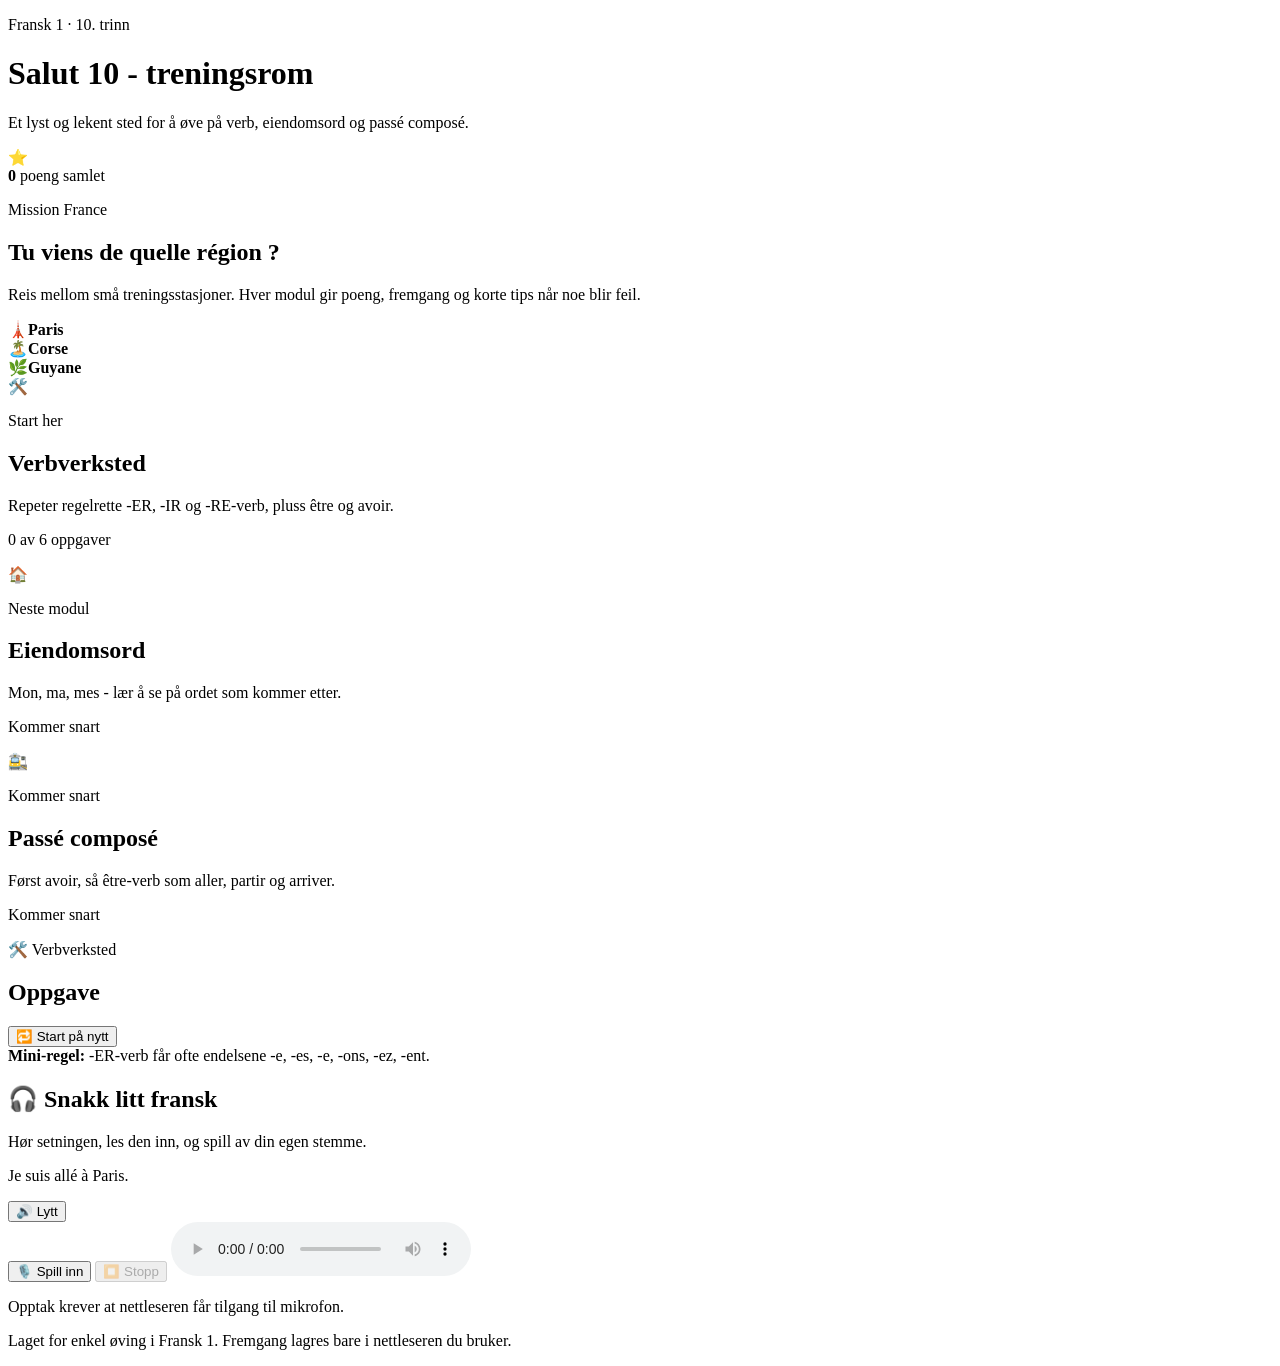
==== index.html @ d6bb969c "Add first version of Salut 10 Treningsrom" ====
<!DOCTYPE html>
<html lang="no">
<head>
  <meta charset="UTF-8" />
  <meta name="viewport" content="width=device-width, initial-scale=1.0" />
  <title>Salut 10 - treningsrom</title>
  <link rel="stylesheet" href="style.css" />
</head>
<body>
  <header class="topbar">
    <div>
      <p class="eyebrow">Fransk 1 · 10. trinn</p>
      <h1>Salut 10 - treningsrom</h1>
      <p class="lead">Et lyst og lekent sted for å øve på verb, eiendomsord og passé composé.</p>
    </div>
    <div class="score-card" aria-live="polite">
      <span class="score-icon">⭐</span>
      <div>
        <strong id="totalScore">0</strong>
        <span>poeng samlet</span>
      </div>
    </div>
  </header>

  <main>
    <section class="map-panel" aria-labelledby="mapTitle">
      <div class="map-copy">
        <p class="eyebrow">Mission France</p>
        <h2 id="mapTitle">Tu viens de quelle région ?</h2>
        <p>Reis mellom små treningsstasjoner. Hver modul gir poeng, fremgang og korte tips når noe blir feil.</p>
      </div>
      <div class="postcard-row" aria-hidden="true">
        <div class="postcard paris"><span>🗼</span><strong>Paris</strong></div>
        <div class="postcard corse"><span>🏝️</span><strong>Corse</strong></div>
        <div class="postcard guyane"><span>🌿</span><strong>Guyane</strong></div>
      </div>
    </section>

    <section class="module-grid" aria-label="Moduler">
      <article class="module-card active" data-module="verb">
        <div class="module-visual">🛠️</div>
        <div>
          <p class="tag">Start her</p>
          <h2>Verbverksted</h2>
          <p>Repeter regelrette -ER, -IR og -RE-verb, pluss être og avoir.</p>
          <div class="progress"><span id="verbProgress"></span></div>
          <p class="progress-text" id="verbProgressText">0 av 6 oppgaver</p>
        </div>
      </article>

      <article class="module-card locked" data-module="possessifs">
        <div class="module-visual">🏠</div>
        <div>
          <p class="tag">Neste modul</p>
          <h2>Eiendomsord</h2>
          <p>Mon, ma, mes - lær å se på ordet som kommer etter.</p>
          <div class="progress"><span id="possessifsProgress"></span></div>
          <p class="progress-text">Kommer snart</p>
        </div>
      </article>

      <article class="module-card locked" data-module="passe">
        <div class="module-visual">🚉</div>
        <div>
          <p class="tag">Kommer snart</p>
          <h2>Passé composé</h2>
          <p>Først avoir, så être-verb som aller, partir og arriver.</p>
          <div class="progress"><span id="passeProgress"></span></div>
          <p class="progress-text">Kommer snart</p>
        </div>
      </article>
    </section>

    <section class="workspace" aria-live="polite">
      <div class="lesson-card">
        <div class="lesson-header">
          <div>
            <p class="eyebrow">🛠️ Verbverksted</p>
            <h2 id="questionTitle">Oppgave</h2>
          </div>
          <button class="ghost-button" id="resetButton" type="button">🔁 Start på nytt</button>
        </div>

        <div class="tip-box">
          <strong>Mini-regel:</strong>
          <span id="ruleText">-ER-verb får ofte endelsene -e, -es, -e, -ons, -ez, -ent.</span>
        </div>

        <div class="question-box">
          <p id="questionText"></p>
          <div class="answer-grid" id="answerGrid"></div>
          <p class="feedback" id="feedback"></p>
        </div>
      </div>

      <aside class="side-panel">
        <h2>🎧 Snakk litt fransk</h2>
        <p>Hør setningen, les den inn, og spill av din egen stemme.</p>
        <div class="speech-card">
          <p id="speechText">Je suis allé à Paris.</p>
          <button id="listenButton" type="button">🔊 Lytt</button>
        </div>
        <div class="record-controls">
          <button id="recordButton" type="button">🎙️ Spill inn</button>
          <button id="stopButton" type="button" disabled>⏹️ Stopp</button>
          <audio id="playback" controls></audio>
        </div>
        <p class="small-note" id="recordStatus">Opptak krever at nettleseren får tilgang til mikrofon.</p>
      </aside>
    </section>
  </main>

  <footer>
    <p>Laget for enkel øving i Fransk 1. Fremgang lagres bare i nettleseren du bruker.</p>
  </footer>

  <script src="app.js"></script>
</body>
</html>
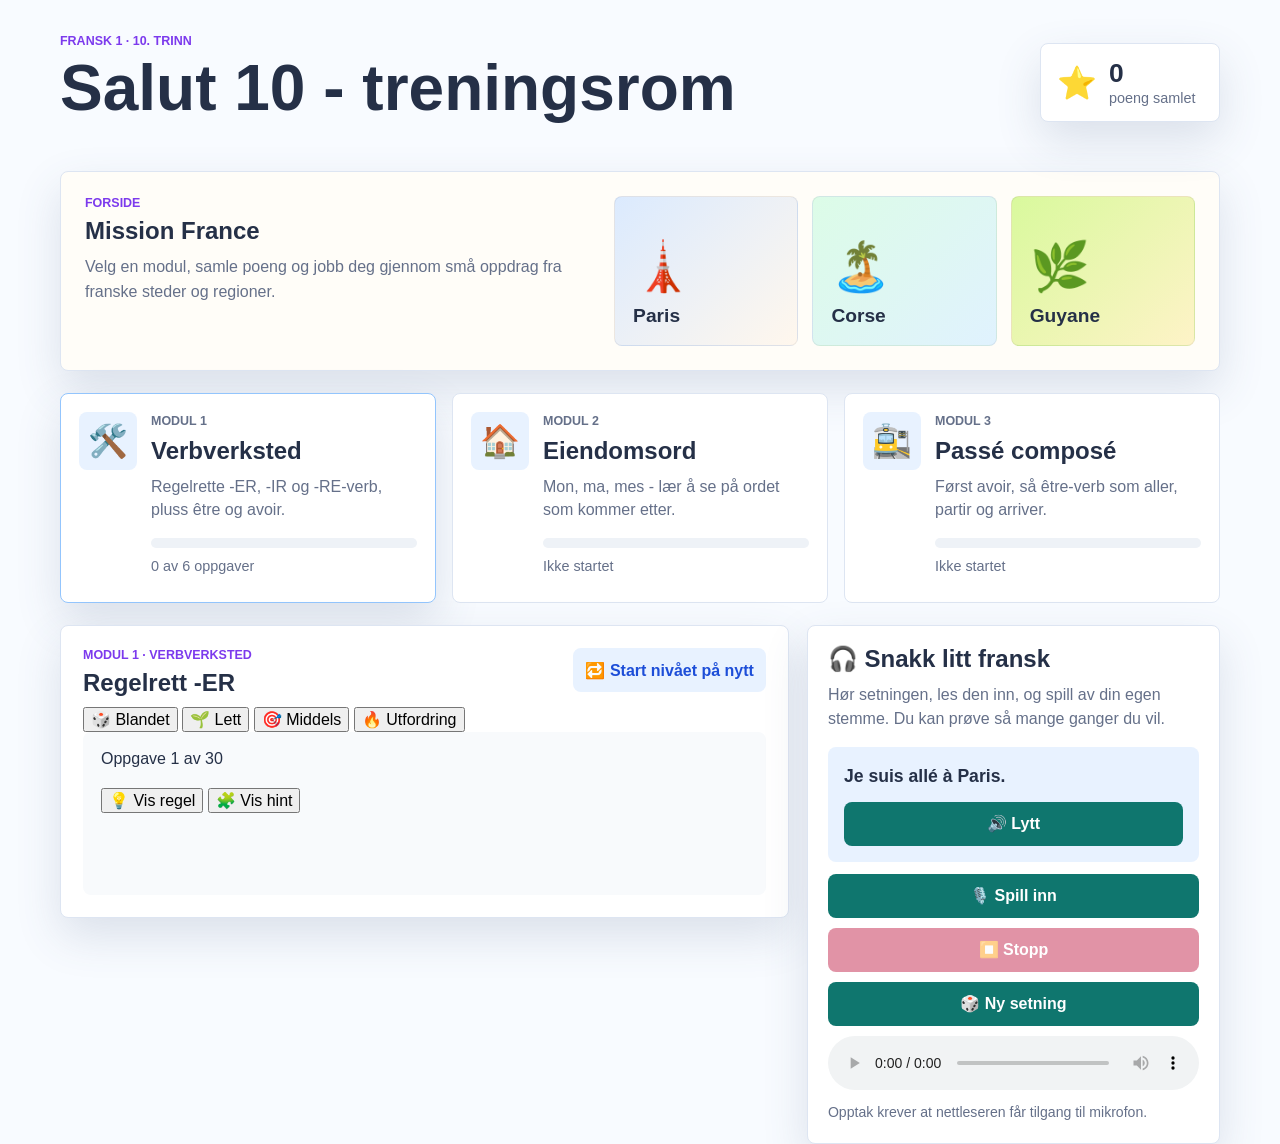
==== commit 542f5708: "Revise homepage and module labels" ====
--- a/index.html
+++ b/index.html
@@ -11,7 +11,6 @@
     <div>
       <p class="eyebrow">Fransk 1 · 10. trinn</p>
       <h1>Salut 10 - treningsrom</h1>
-      <p class="lead">Et lyst og lekent sted for å øve på verb, eiendomsord og passé composé.</p>
     </div>
     <div class="score-card" aria-live="polite">
       <span class="score-icon">⭐</span>
@@ -25,9 +24,9 @@
   <main>
     <section class="map-panel" aria-labelledby="mapTitle">
       <div class="map-copy">
-        <p class="eyebrow">Mission France</p>
-        <h2 id="mapTitle">Tu viens de quelle région ?</h2>
-        <p>Reis mellom små treningsstasjoner. Hver modul gir poeng, fremgang og korte tips når noe blir feil.</p>
+        <p class="eyebrow">Forside</p>
+        <h2 id="mapTitle">Mission France</h2>
+        <p>Velg en modul, samle poeng og jobb deg gjennom små oppdrag fra franske steder og regioner.</p>
       </div>
       <div class="postcard-row" aria-hidden="true">
         <div class="postcard paris"><span>🗼</span><strong>Paris</strong></div>
@@ -40,33 +39,33 @@
       <article class="module-card active" data-module="verb">
         <div class="module-visual">🛠️</div>
         <div>
-          <p class="tag">Start her</p>
+          <p class="tag">Modul 1</p>
           <h2>Verbverksted</h2>
-          <p>Repeter regelrette -ER, -IR og -RE-verb, pluss être og avoir.</p>
+          <p>Regelrette -ER, -IR og -RE-verb, pluss être og avoir.</p>
           <div class="progress"><span id="verbProgress"></span></div>
-          <p class="progress-text" id="verbProgressText">0 av 6 oppgaver</p>
+          <p class="progress-text" id="verbProgressText">0 av 30 oppgaver</p>
         </div>
       </article>
 
-      <article class="module-card locked" data-module="possessifs">
+      <article class="module-card future" data-module="possessifs">
         <div class="module-visual">🏠</div>
         <div>
-          <p class="tag">Neste modul</p>
+          <p class="tag">Modul 2</p>
           <h2>Eiendomsord</h2>
           <p>Mon, ma, mes - lær å se på ordet som kommer etter.</p>
           <div class="progress"><span id="possessifsProgress"></span></div>
-          <p class="progress-text">Kommer snart</p>
+          <p class="progress-text">Ikke startet</p>
         </div>
       </article>
 
-      <article class="module-card locked" data-module="passe">
+      <article class="module-card future" data-module="passe">
         <div class="module-visual">🚉</div>
         <div>
-          <p class="tag">Kommer snart</p>
+          <p class="tag">Modul 3</p>
           <h2>Passé composé</h2>
           <p>Først avoir, så être-verb som aller, partir og arriver.</p>
           <div class="progress"><span id="passeProgress"></span></div>
-          <p class="progress-text">Kommer snart</p>
+          <p class="progress-text">Ikke startet</p>
         </div>
       </article>
     </section>
@@ -75,27 +74,35 @@
       <div class="lesson-card">
         <div class="lesson-header">
           <div>
-            <p class="eyebrow">🛠️ Verbverksted</p>
+            <p class="eyebrow">Modul 1 · Verbverksted</p>
             <h2 id="questionTitle">Oppgave</h2>
           </div>
-          <button class="ghost-button" id="resetButton" type="button">🔁 Start på nytt</button>
+          <button class="ghost-button" id="resetButton" type="button">🔁 Start nivået på nytt</button>
         </div>
 
-        <div class="tip-box">
-          <strong>Mini-regel:</strong>
-          <span id="ruleText">-ER-verb får ofte endelsene -e, -es, -e, -ons, -ez, -ent.</span>
+        <div class="level-panel" aria-label="Velg vanskelighetsgrad">
+          <button class="level-button active" type="button" data-level="blandet">🎲 Blandet</button>
+          <button class="level-button" type="button" data-level="lett">🌱 Lett</button>
+          <button class="level-button" type="button" data-level="middels">🎯 Middels</button>
+          <button class="level-button" type="button" data-level="utfordring">🔥 Utfordring</button>
         </div>
 
         <div class="question-box">
+          <p class="question-count" id="questionCount">Oppgave 1 av 30</p>
           <p id="questionText"></p>
           <div class="answer-grid" id="answerGrid"></div>
+          <div class="help-row">
+            <button class="help-button" id="ruleButton" type="button">💡 Vis regel</button>
+            <button class="help-button" id="hintButton" type="button">🧩 Vis hint</button>
+          </div>
+          <p class="support-text" id="supportText"></p>
           <p class="feedback" id="feedback"></p>
         </div>
       </div>
 
       <aside class="side-panel">
         <h2>🎧 Snakk litt fransk</h2>
-        <p>Hør setningen, les den inn, og spill av din egen stemme.</p>
+        <p>Hør setningen, les den inn, og spill av din egen stemme. Du kan prøve så mange ganger du vil.</p>
         <div class="speech-card">
           <p id="speechText">Je suis allé à Paris.</p>
           <button id="listenButton" type="button">🔊 Lytt</button>
@@ -103,6 +110,7 @@
         <div class="record-controls">
           <button id="recordButton" type="button">🎙️ Spill inn</button>
           <button id="stopButton" type="button" disabled>⏹️ Stopp</button>
+          <button id="newSentenceButton" type="button">🎲 Ny setning</button>
           <audio id="playback" controls></audio>
         </div>
         <p class="small-note" id="recordStatus">Opptak krever at nettleseren får tilgang til mikrofon.</p>
@@ -110,10 +118,6 @@
     </section>
   </main>
 
-  <footer>
-    <p>Laget for enkel øving i Fransk 1. Fremgang lagres bare i nettleseren du bruker.</p>
-  </footer>
-
   <script src="app.js"></script>
 </body>
 </html>
--- a/style.css
+++ b/style.css
@@ -0,0 +1,430 @@
+:root {
+  color-scheme: light;
+  --ink: #253047;
+  --muted: #657089;
+  --paper: #fffdf8;
+  --soft-blue: #e8f2ff;
+  --soft-green: #e8f7ef;
+  --soft-rose: #fff0f2;
+  --soft-yellow: #fff6d8;
+  --line: #dde5f2;
+  --primary: #2563eb;
+  --primary-dark: #1d4ed8;
+  --success: #15803d;
+  --error: #b91c1c;
+  --shadow: 0 18px 45px rgba(70, 89, 126, 0.16);
+}
+
+* {
+  box-sizing: border-box;
+}
+
+body {
+  margin: 0;
+  min-height: 100vh;
+  font-family: Arial, Helvetica, sans-serif;
+  color: var(--ink);
+  background: #f8fbff;
+}
+
+button {
+  font: inherit;
+}
+
+.topbar,
+main,
+footer {
+  width: min(1160px, calc(100% - 32px));
+  margin: 0 auto;
+}
+
+.topbar {
+  display: flex;
+  justify-content: space-between;
+  gap: 24px;
+  align-items: center;
+  padding: 34px 0 18px;
+}
+
+.eyebrow,
+.tag {
+  margin: 0 0 8px;
+  color: #7c3aed;
+  font-size: 0.78rem;
+  font-weight: 700;
+  letter-spacing: 0;
+  text-transform: uppercase;
+}
+
+h1,
+h2,
+p {
+  margin-top: 0;
+}
+
+h1 {
+  margin-bottom: 10px;
+  font-size: clamp(2rem, 6vw, 4rem);
+  line-height: 1.02;
+}
+
+h2 {
+  margin-bottom: 10px;
+  line-height: 1.12;
+}
+
+.lead {
+  max-width: 640px;
+  color: var(--muted);
+  font-size: 1.1rem;
+  line-height: 1.55;
+}
+
+.score-card {
+  display: flex;
+  align-items: center;
+  gap: 12px;
+  min-width: 180px;
+  padding: 14px 16px;
+  border: 1px solid var(--line);
+  border-radius: 8px;
+  background: white;
+  box-shadow: var(--shadow);
+}
+
+.score-card strong {
+  display: block;
+  font-size: 1.65rem;
+}
+
+.score-card span:last-child {
+  color: var(--muted);
+  font-size: 0.9rem;
+}
+
+.score-icon {
+  font-size: 2rem;
+}
+
+.map-panel {
+  display: grid;
+  grid-template-columns: 1fr 1.15fr;
+  gap: 24px;
+  align-items: stretch;
+  margin: 22px 0;
+  padding: 24px;
+  border: 1px solid var(--line);
+  border-radius: 8px;
+  background: var(--paper);
+  box-shadow: var(--shadow);
+}
+
+.map-copy p:last-child {
+  margin-bottom: 0;
+  color: var(--muted);
+  line-height: 1.55;
+}
+
+.postcard-row {
+  display: grid;
+  grid-template-columns: repeat(3, minmax(0, 1fr));
+  gap: 14px;
+}
+
+.postcard {
+  min-height: 150px;
+  display: flex;
+  flex-direction: column;
+  justify-content: end;
+  gap: 10px;
+  padding: 18px;
+  border-radius: 8px;
+  border: 1px solid rgba(37, 48, 71, 0.08);
+  overflow: hidden;
+}
+
+.postcard span {
+  font-size: 3rem;
+}
+
+.postcard strong {
+  font-size: 1.2rem;
+}
+
+.paris {
+  background: linear-gradient(135deg, #dbeafe, #fff7ed);
+}
+
+.corse {
+  background: linear-gradient(135deg, #dcfce7, #e0f2fe);
+}
+
+.guyane {
+  background: linear-gradient(135deg, #d9f99d, #fef3c7);
+}
+
+.module-grid {
+  display: grid;
+  grid-template-columns: repeat(3, minmax(0, 1fr));
+  gap: 16px;
+  margin-bottom: 22px;
+}
+
+.module-card {
+  display: grid;
+  grid-template-columns: auto 1fr;
+  gap: 14px;
+  min-height: 210px;
+  padding: 18px;
+  border: 1px solid var(--line);
+  border-radius: 8px;
+  background: white;
+}
+
+.module-card.active {
+  border-color: #93c5fd;
+  box-shadow: var(--shadow);
+}
+
+.module-card.locked {
+  opacity: 0.78;
+}
+
+.module-card p {
+  color: var(--muted);
+  line-height: 1.45;
+}
+
+.module-visual {
+  width: 58px;
+  height: 58px;
+  display: grid;
+  place-items: center;
+  border-radius: 8px;
+  background: var(--soft-blue);
+  font-size: 2rem;
+}
+
+.progress {
+  width: 100%;
+  height: 10px;
+  overflow: hidden;
+  border-radius: 999px;
+  background: #eef2f7;
+}
+
+.progress span {
+  display: block;
+  width: 0%;
+  height: 100%;
+  border-radius: inherit;
+  background: #22c55e;
+  transition: width 0.25s ease;
+}
+
+.progress-text {
+  margin: 8px 0 0;
+  font-size: 0.9rem;
+}
+
+.workspace {
+  display: grid;
+  grid-template-columns: minmax(0, 1.5fr) minmax(280px, 0.85fr);
+  gap: 18px;
+  align-items: start;
+}
+
+.lesson-card,
+.side-panel {
+  border: 1px solid var(--line);
+  border-radius: 8px;
+  background: white;
+  box-shadow: var(--shadow);
+}
+
+.lesson-card {
+  padding: 22px;
+}
+
+.lesson-header {
+  display: flex;
+  justify-content: space-between;
+  gap: 16px;
+  align-items: start;
+}
+
+.ghost-button,
+.answer-grid button,
+.speech-card button,
+.record-controls button {
+  min-height: 44px;
+  border: 0;
+  border-radius: 8px;
+  cursor: pointer;
+  font-weight: 700;
+}
+
+.ghost-button {
+  padding: 10px 12px;
+  color: var(--primary-dark);
+  background: var(--soft-blue);
+}
+
+.tip-box {
+  margin: 8px 0 18px;
+  padding: 14px;
+  border-radius: 8px;
+  background: var(--soft-yellow);
+  line-height: 1.5;
+}
+
+.question-box {
+  padding: 18px;
+  border-radius: 8px;
+  background: #f8fafc;
+}
+
+#questionText {
+  font-size: 1.25rem;
+  font-weight: 700;
+  line-height: 1.45;
+}
+
+.answer-grid {
+  display: grid;
+  grid-template-columns: repeat(2, minmax(0, 1fr));
+  gap: 12px;
+}
+
+.answer-grid button {
+  padding: 14px;
+  color: white;
+  background: var(--primary);
+}
+
+.answer-grid button:hover,
+.answer-grid button:focus-visible {
+  background: var(--primary-dark);
+}
+
+.feedback {
+  min-height: 48px;
+  margin: 16px 0 0;
+  padding: 12px;
+  border-radius: 8px;
+  font-weight: 700;
+  line-height: 1.45;
+}
+
+.feedback.correct {
+  color: var(--success);
+  background: var(--soft-green);
+}
+
+.feedback.wrong {
+  color: var(--error);
+  background: var(--soft-rose);
+}
+
+.side-panel {
+  padding: 20px;
+}
+
+.side-panel p {
+  color: var(--muted);
+  line-height: 1.5;
+}
+
+.speech-card {
+  padding: 16px;
+  border-radius: 8px;
+  background: var(--soft-blue);
+}
+
+#speechText {
+  margin-bottom: 12px;
+  color: var(--ink);
+  font-size: 1.1rem;
+  font-weight: 700;
+}
+
+.speech-card button,
+.record-controls button {
+  width: 100%;
+  padding: 12px;
+  color: white;
+  background: #0f766e;
+}
+
+.record-controls {
+  display: grid;
+  gap: 10px;
+  margin-top: 12px;
+}
+
+.record-controls button:nth-child(2) {
+  background: #be123c;
+}
+
+button:disabled {
+  cursor: not-allowed;
+  opacity: 0.45;
+}
+
+audio {
+  width: 100%;
+}
+
+.small-note {
+  margin: 12px 0 0;
+  font-size: 0.88rem;
+}
+
+footer {
+  padding: 28px 0 36px;
+  color: var(--muted);
+  font-size: 0.95rem;
+}
+
+@media (max-width: 880px) {
+  .topbar,
+  .map-panel,
+  .workspace {
+    grid-template-columns: 1fr;
+  }
+
+  .topbar {
+    display: grid;
+  }
+
+  .module-grid {
+    grid-template-columns: 1fr;
+  }
+}
+
+@media (max-width: 620px) {
+  .topbar,
+  main,
+  footer {
+    width: min(100% - 20px, 1160px);
+  }
+
+  .map-panel,
+  .lesson-card,
+  .side-panel {
+    padding: 16px;
+  }
+
+  .postcard-row,
+  .answer-grid {
+    grid-template-columns: 1fr;
+  }
+
+  .lesson-header {
+    display: grid;
+  }
+
+  .score-card {
+    min-width: 0;
+  }
+}
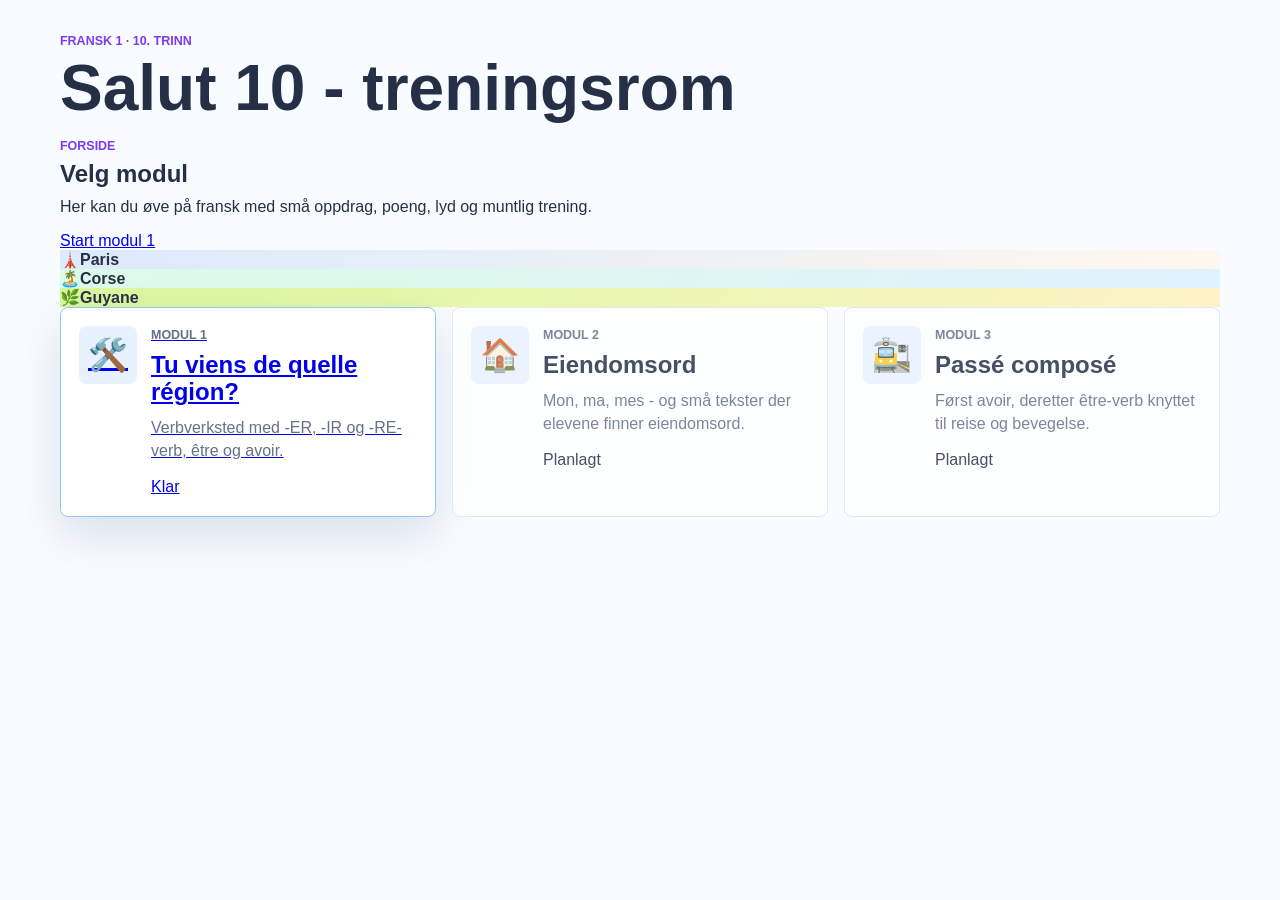
==== commit f85df90f: "Create landing page with module entry" ====
--- a/index.html
+++ b/index.html
@@ -7,117 +7,59 @@
   <link rel="stylesheet" href="style.css" />
 </head>
 <body>
-  <header class="topbar">
+  <header class="topbar home-topbar">
     <div>
       <p class="eyebrow">Fransk 1 · 10. trinn</p>
       <h1>Salut 10 - treningsrom</h1>
     </div>
-    <div class="score-card" aria-live="polite">
-      <span class="score-icon">⭐</span>
-      <div>
-        <strong id="totalScore">0</strong>
-        <span>poeng samlet</span>
-      </div>
-    </div>
   </header>
 
   <main>
-    <section class="map-panel" aria-labelledby="mapTitle">
-      <div class="map-copy">
+    <section class="home-hero" aria-labelledby="homeTitle">
+      <div class="home-copy">
         <p class="eyebrow">Forside</p>
-        <h2 id="mapTitle">Mission France</h2>
-        <p>Velg en modul, samle poeng og jobb deg gjennom små oppdrag fra franske steder og regioner.</p>
+        <h2 id="homeTitle">Velg modul</h2>
+        <p>Her kan du øve på fransk med små oppdrag, poeng, lyd og muntlig trening.</p>
+        <a class="primary-link" href="module1.html">Start modul 1</a>
       </div>
-      <div class="postcard-row" aria-hidden="true">
-        <div class="postcard paris"><span>🗼</span><strong>Paris</strong></div>
-        <div class="postcard corse"><span>🏝️</span><strong>Corse</strong></div>
-        <div class="postcard guyane"><span>🌿</span><strong>Guyane</strong></div>
+      <div class="travel-board" aria-hidden="true">
+        <div class="travel-card paris"><span>🗼</span><strong>Paris</strong></div>
+        <div class="travel-card corse"><span>🏝️</span><strong>Corse</strong></div>
+        <div class="travel-card guyane"><span>🌿</span><strong>Guyane</strong></div>
       </div>
     </section>
 
     <section class="module-grid" aria-label="Moduler">
-      <article class="module-card active" data-module="verb">
+      <a class="module-card module-link active" href="module1.html">
         <div class="module-visual">🛠️</div>
         <div>
           <p class="tag">Modul 1</p>
-          <h2>Verbverksted</h2>
-          <p>Regelrette -ER, -IR og -RE-verb, pluss être og avoir.</p>
-          <div class="progress"><span id="verbProgress"></span></div>
-          <p class="progress-text" id="verbProgressText">0 av 30 oppgaver</p>
+          <h2>Tu viens de quelle région?</h2>
+          <p>Verbverksted med -ER, -IR og -RE-verb, être og avoir.</p>
+          <span class="module-status ready">Klar</span>
         </div>
-      </article>
+      </a>
 
-      <article class="module-card future" data-module="possessifs">
+      <article class="module-card future" aria-disabled="true">
         <div class="module-visual">🏠</div>
         <div>
           <p class="tag">Modul 2</p>
           <h2>Eiendomsord</h2>
-          <p>Mon, ma, mes - lær å se på ordet som kommer etter.</p>
-          <div class="progress"><span id="possessifsProgress"></span></div>
-          <p class="progress-text">Ikke startet</p>
+          <p>Mon, ma, mes - og små tekster der elevene finner eiendomsord.</p>
+          <span class="module-status planned">Planlagt</span>
         </div>
       </article>
 
-      <article class="module-card future" data-module="passe">
+      <article class="module-card future" aria-disabled="true">
         <div class="module-visual">🚉</div>
         <div>
           <p class="tag">Modul 3</p>
           <h2>Passé composé</h2>
-          <p>Først avoir, så être-verb som aller, partir og arriver.</p>
-          <div class="progress"><span id="passeProgress"></span></div>
-          <p class="progress-text">Ikke startet</p>
+          <p>Først avoir, deretter être-verb knyttet til reise og bevegelse.</p>
+          <span class="module-status planned">Planlagt</span>
         </div>
       </article>
     </section>
-
-    <section class="workspace" aria-live="polite">
-      <div class="lesson-card">
-        <div class="lesson-header">
-          <div>
-            <p class="eyebrow">Modul 1 · Verbverksted</p>
-            <h2 id="questionTitle">Oppgave</h2>
-          </div>
-          <button class="ghost-button" id="resetButton" type="button">🔁 Start nivået på nytt</button>
-        </div>
-
-        <div class="level-panel" aria-label="Velg vanskelighetsgrad">
-          <button class="level-button active" type="button" data-level="blandet">🎲 Blandet</button>
-          <button class="level-button" type="button" data-level="lett">🌱 Lett</button>
-          <button class="level-button" type="button" data-level="middels">🎯 Middels</button>
-          <button class="level-button" type="button" data-level="utfordring">🔥 Utfordring</button>
-        </div>
-
-        <div class="question-box">
-          <p class="question-count" id="questionCount">Oppgave 1 av 30</p>
-          <p id="questionText"></p>
-          <div class="answer-grid" id="answerGrid"></div>
-          <div class="help-row">
-            <button class="help-button" id="ruleButton" type="button">💡 Vis regel</button>
-            <button class="help-button" id="hintButton" type="button">🧩 Vis hint</button>
-          </div>
-          <p class="support-text" id="supportText"></p>
-          <p class="feedback" id="feedback"></p>
-        </div>
-      </div>
-
-      <aside class="side-panel">
-        <h2>🎧 Snakk litt fransk</h2>
-        <p>Hør setningen, les den inn, og spill av din egen stemme. Du kan prøve så mange ganger du vil.</p>
-        <div class="speech-card">
-          <p id="speechText">Je suis allé à Paris.</p>
-          <button id="listenButton" type="button">🔊 Lytt</button>
-        </div>
-        <div class="record-controls">
-          <button id="recordButton" type="button">🎙️ Spill inn</button>
-          <button id="stopButton" type="button" disabled>⏹️ Stopp</button>
-          <button id="newSentenceButton" type="button">🎲 Ny setning</button>
-          <audio id="playback" controls></audio>
-        </div>
-        <p class="small-note" id="recordStatus">Opptak krever at nettleseren får tilgang til mikrofon.</p>
-      </aside>
-    </section>
   </main>
-
-  <script src="app.js"></script>
 </body>
 </html>
--- a/style.css
+++ b/style.css
@@ -32,8 +32,7 @@
 }
 
 .topbar,
-main,
-footer {
+main {
   width: min(1160px, calc(100% - 32px));
   margin: 0 auto;
 }
@@ -63,7 +62,7 @@
 }
 
 h1 {
-  margin-bottom: 10px;
+  margin-bottom: 0;
   font-size: clamp(2rem, 6vw, 4rem);
   line-height: 1.02;
 }
@@ -71,13 +70,6 @@
 h2 {
   margin-bottom: 10px;
   line-height: 1.12;
-}
-
-.lead {
-  max-width: 640px;
-  color: var(--muted);
-  font-size: 1.1rem;
-  line-height: 1.55;
 }
 
 .score-card {
@@ -186,8 +178,8 @@
   box-shadow: var(--shadow);
 }
 
-.module-card.locked {
-  opacity: 0.78;
+.module-card.future {
+  opacity: 0.84;
 }
 
 .module-card p {
@@ -232,6 +224,7 @@
   grid-template-columns: minmax(0, 1.5fr) minmax(280px, 0.85fr);
   gap: 18px;
   align-items: start;
+  padding-bottom: 36px;
 }
 
 .lesson-card,
@@ -256,7 +249,9 @@
 .ghost-button,
 .answer-grid button,
 .speech-card button,
-.record-controls button {
+.record-controls button,
+.level-button,
+.help-button {
   min-height: 44px;
   border: 0;
   border-radius: 8px;
@@ -264,24 +259,42 @@
   font-weight: 700;
 }
 
-.ghost-button {
+.ghost-button,
+.help-button {
   padding: 10px 12px;
   color: var(--primary-dark);
   background: var(--soft-blue);
 }
 
-.tip-box {
-  margin: 8px 0 18px;
-  padding: 14px;
-  border-radius: 8px;
-  background: var(--soft-yellow);
-  line-height: 1.5;
+.level-panel {
+  display: grid;
+  grid-template-columns: repeat(4, minmax(0, 1fr));
+  gap: 10px;
+  margin: 8px 0 16px;
+}
+
+.level-button {
+  padding: 10px;
+  color: #334155;
+  background: #eef2f7;
+}
+
+.level-button.active {
+  color: white;
+  background: var(--primary);
 }
 
 .question-box {
   padding: 18px;
   border-radius: 8px;
   background: #f8fafc;
+}
+
+.question-count {
+  margin-bottom: 8px;
+  color: var(--muted);
+  font-size: 0.92rem;
+  font-weight: 700;
 }
 
 #questionText {
@@ -307,6 +320,27 @@
   background: var(--primary-dark);
 }
 
+.help-row {
+  display: flex;
+  flex-wrap: wrap;
+  gap: 10px;
+  margin-top: 14px;
+}
+
+.support-text {
+  min-height: 0;
+  margin: 12px 0 0;
+  padding: 0;
+  color: #7c2d12;
+  line-height: 1.45;
+}
+
+.support-text.visible {
+  padding: 12px;
+  border-radius: 8px;
+  background: var(--soft-yellow);
+}
+
 .feedback {
   min-height: 48px;
   margin: 16px 0 0;
@@ -314,6 +348,11 @@
   border-radius: 8px;
   font-weight: 700;
   line-height: 1.45;
+}
+
+.feedback:empty {
+  padding: 0;
+  min-height: 0;
 }
 
 .feedback.correct {
@@ -366,6 +405,11 @@
   background: #be123c;
 }
 
+.record-controls button:nth-child(3) {
+  color: var(--primary-dark);
+  background: var(--soft-blue);
+}
+
 button:disabled {
   cursor: not-allowed;
   opacity: 0.45;
@@ -378,12 +422,6 @@
 .small-note {
   margin: 12px 0 0;
   font-size: 0.88rem;
-}
-
-footer {
-  padding: 28px 0 36px;
-  color: var(--muted);
-  font-size: 0.95rem;
 }
 
 @media (max-width: 880px) {
@@ -400,12 +438,15 @@
   .module-grid {
     grid-template-columns: 1fr;
   }
+
+  .level-panel {
+    grid-template-columns: repeat(2, minmax(0, 1fr));
+  }
 }
 
 @media (max-width: 620px) {
   .topbar,
-  main,
-  footer {
+  main {
     width: min(100% - 20px, 1160px);
   }
 
@@ -416,7 +457,8 @@
   }
 
   .postcard-row,
-  .answer-grid {
+  .answer-grid,
+  .level-panel {
     grid-template-columns: 1fr;
   }
 
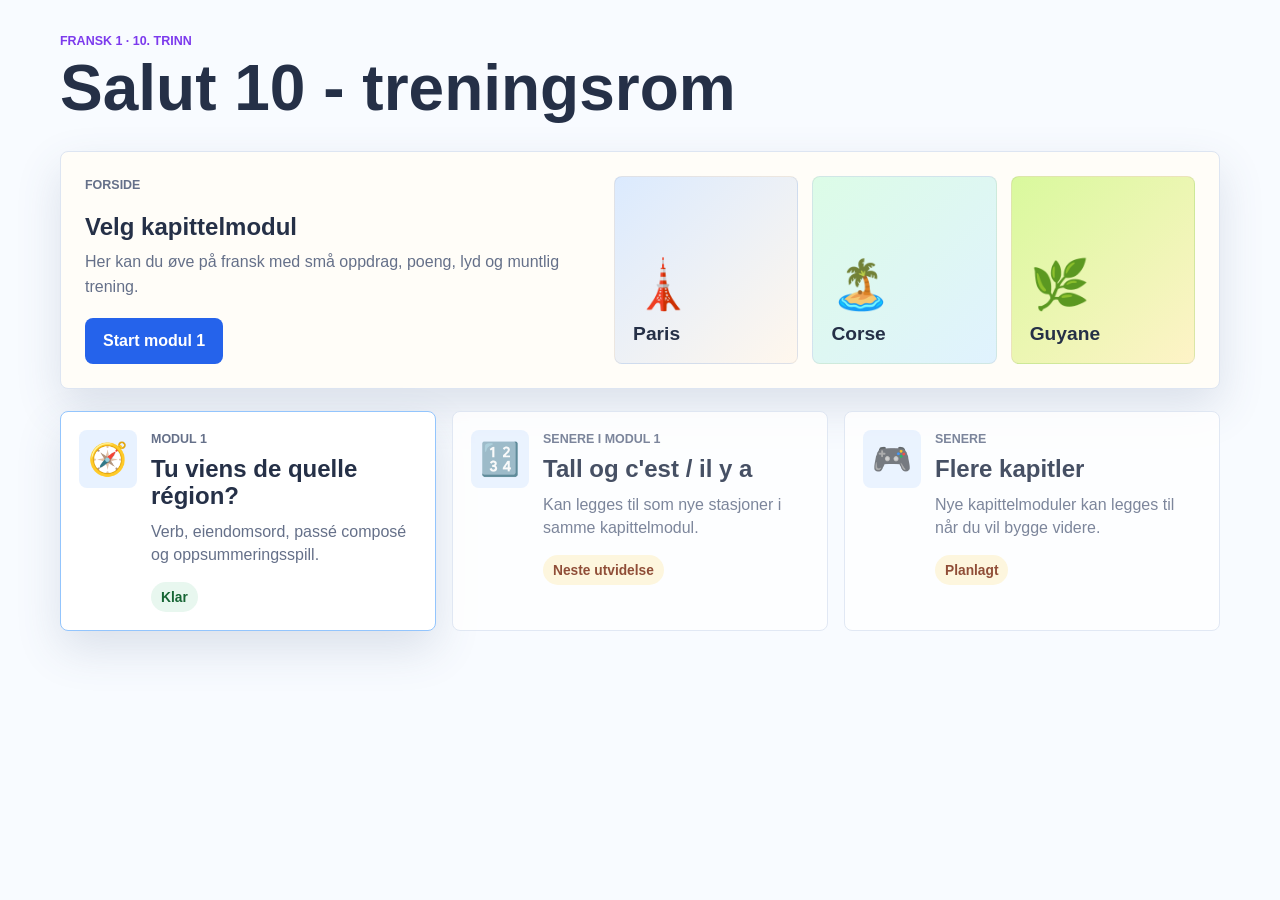
==== commit d6083298: "Show module 1 as full chapter module" ====
--- a/index.html
+++ b/index.html
@@ -18,7 +18,7 @@
     <section class="home-hero" aria-labelledby="homeTitle">
       <div class="home-copy">
         <p class="eyebrow">Forside</p>
-        <h2 id="homeTitle">Velg modul</h2>
+        <h2 id="homeTitle">Velg kapittelmodul</h2>
         <p>Her kan du øve på fransk med små oppdrag, poeng, lyd og muntlig trening.</p>
         <a class="primary-link" href="module1.html">Start modul 1</a>
       </div>
@@ -31,31 +31,31 @@
 
     <section class="module-grid" aria-label="Moduler">
       <a class="module-card module-link active" href="module1.html">
-        <div class="module-visual">🛠️</div>
+        <div class="module-visual">🧭</div>
         <div>
           <p class="tag">Modul 1</p>
           <h2>Tu viens de quelle région?</h2>
-          <p>Verbverksted med -ER, -IR og -RE-verb, être og avoir.</p>
+          <p>Verb, eiendomsord, passé composé og oppsummeringsspill.</p>
           <span class="module-status ready">Klar</span>
         </div>
       </a>
 
       <article class="module-card future" aria-disabled="true">
-        <div class="module-visual">🏠</div>
+        <div class="module-visual">🔢</div>
         <div>
-          <p class="tag">Modul 2</p>
-          <h2>Eiendomsord</h2>
-          <p>Mon, ma, mes - og små tekster der elevene finner eiendomsord.</p>
-          <span class="module-status planned">Planlagt</span>
+          <p class="tag">Senere i modul 1</p>
+          <h2>Tall og c'est / il y a</h2>
+          <p>Kan legges til som nye stasjoner i samme kapittelmodul.</p>
+          <span class="module-status planned">Neste utvidelse</span>
         </div>
       </article>
 
       <article class="module-card future" aria-disabled="true">
-        <div class="module-visual">🚉</div>
+        <div class="module-visual">🎮</div>
         <div>
-          <p class="tag">Modul 3</p>
-          <h2>Passé composé</h2>
-          <p>Først avoir, deretter être-verb knyttet til reise og bevegelse.</p>
+          <p class="tag">Senere</p>
+          <h2>Flere kapitler</h2>
+          <p>Nye kapittelmoduler kan legges til når du vil bygge videre.</p>
           <span class="module-status planned">Planlagt</span>
         </div>
       </article>
--- a/style.css
+++ b/style.css
@@ -27,7 +27,8 @@
   background: #f8fbff;
 }
 
-button {
+button,
+a {
   font: inherit;
 }
 
@@ -45,6 +46,10 @@
   padding: 34px 0 18px;
 }
 
+.home-topbar {
+  padding-bottom: 8px;
+}
+
 .eyebrow,
 .tag {
   margin: 0 0 8px;
@@ -70,6 +75,19 @@
 h2 {
   margin-bottom: 10px;
   line-height: 1.12;
+}
+
+.back-link {
+  display: inline-flex;
+  margin-bottom: 14px;
+  color: var(--primary-dark);
+  font-weight: 700;
+  text-decoration: none;
+}
+
+.back-link:hover,
+.back-link:focus-visible {
+  text-decoration: underline;
 }
 
 .score-card {
@@ -98,6 +116,7 @@
   font-size: 2rem;
 }
 
+.home-hero,
 .map-panel {
   display: grid;
   grid-template-columns: 1fr 1.15fr;
@@ -111,19 +130,48 @@
   box-shadow: var(--shadow);
 }
 
+.home-copy,
+.map-copy {
+  align-self: center;
+}
+
+.home-copy p,
 .map-copy p:last-child {
   margin-bottom: 0;
   color: var(--muted);
   line-height: 1.55;
 }
 
-.postcard-row {
+.home-copy p {
+  margin-bottom: 18px;
+}
+
+.primary-link {
+  display: inline-flex;
+  align-items: center;
+  min-height: 46px;
+  padding: 12px 18px;
+  border-radius: 8px;
+  color: white;
+  background: var(--primary);
+  font-weight: 700;
+  text-decoration: none;
+}
+
+.primary-link:hover,
+.primary-link:focus-visible {
+  background: var(--primary-dark);
+}
+
+.postcard-row,
+.travel-board {
   display: grid;
   grid-template-columns: repeat(3, minmax(0, 1fr));
   gap: 14px;
 }
 
-.postcard {
+.postcard,
+.travel-card {
   min-height: 150px;
   display: flex;
   flex-direction: column;
@@ -135,11 +183,13 @@
   overflow: hidden;
 }
 
-.postcard span {
+.postcard span,
+.travel-card span {
   font-size: 3rem;
 }
 
-.postcard strong {
+.postcard strong,
+.travel-card strong {
   font-size: 1.2rem;
 }
 
@@ -160,6 +210,10 @@
   grid-template-columns: repeat(3, minmax(0, 1fr));
   gap: 16px;
   margin-bottom: 22px;
+}
+
+.single-module {
+  grid-template-columns: minmax(0, 1fr);
 }
 
 .module-card {
@@ -173,6 +227,17 @@
   background: white;
 }
 
+.module-link {
+  color: inherit;
+  text-decoration: none;
+}
+
+.module-link:hover,
+.module-link:focus-visible {
+  border-color: #60a5fa;
+  transform: translateY(-2px);
+}
+
 .module-card.active {
   border-color: #93c5fd;
   box-shadow: var(--shadow);
@@ -185,6 +250,26 @@
 .module-card p {
   color: var(--muted);
   line-height: 1.45;
+}
+
+.module-status {
+  display: inline-flex;
+  align-items: center;
+  min-height: 30px;
+  padding: 6px 10px;
+  border-radius: 999px;
+  font-size: 0.86rem;
+  font-weight: 700;
+}
+
+.module-status.ready {
+  color: #166534;
+  background: var(--soft-green);
+}
+
+.module-status.planned {
+  color: #7c2d12;
+  background: var(--soft-yellow);
 }
 
 .module-visual {
@@ -426,6 +511,7 @@
 
 @media (max-width: 880px) {
   .topbar,
+  .home-hero,
   .map-panel,
   .workspace {
     grid-template-columns: 1fr;
@@ -450,6 +536,7 @@
     width: min(100% - 20px, 1160px);
   }
 
+  .home-hero,
   .map-panel,
   .lesson-card,
   .side-panel {
@@ -457,6 +544,7 @@
   }
 
   .postcard-row,
+  .travel-board,
   .answer-grid,
   .level-panel {
     grid-template-columns: 1fr;
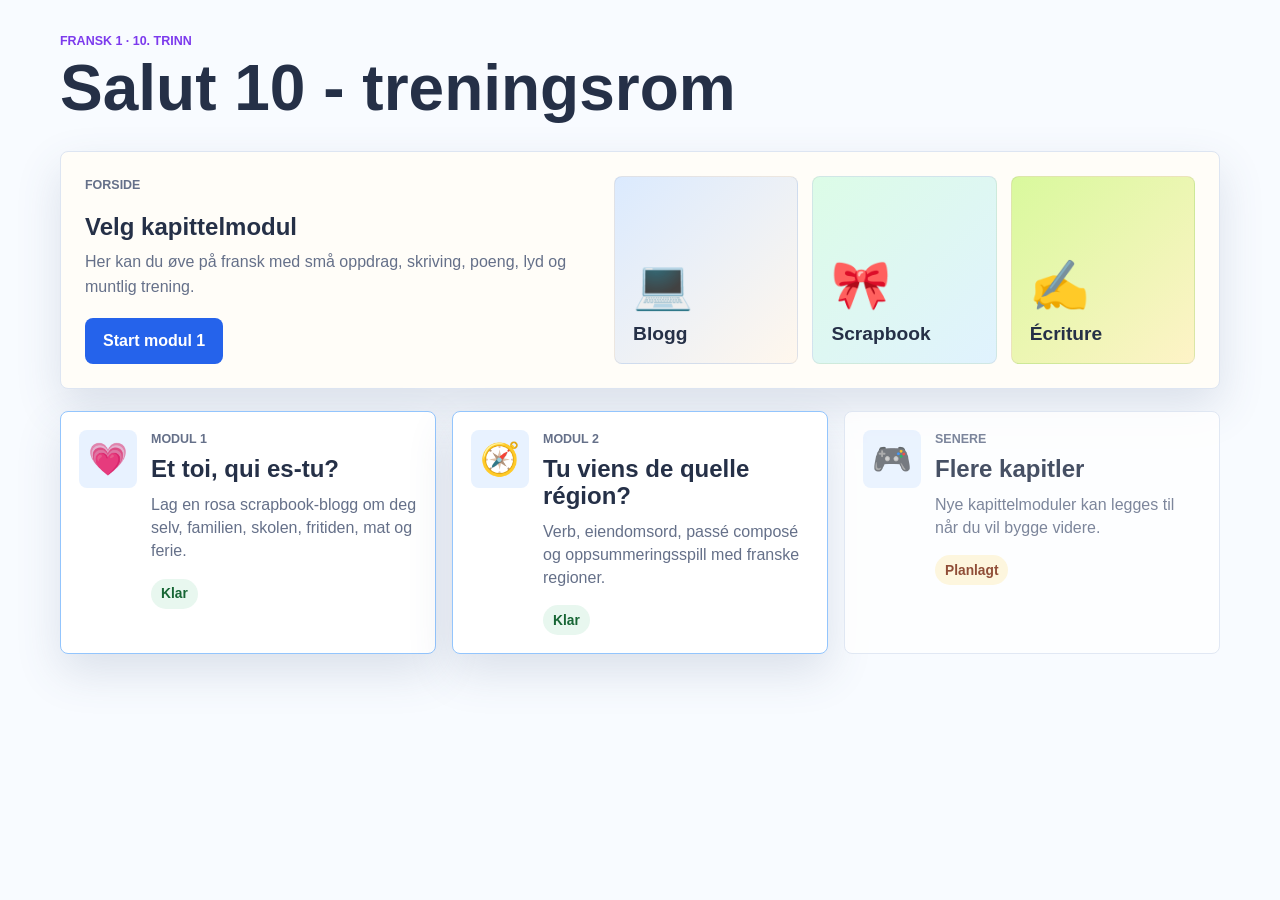
==== commit 829396c0: "Update homepage with blog module" ====
--- a/index.html
+++ b/index.html
@@ -19,36 +19,36 @@
       <div class="home-copy">
         <p class="eyebrow">Forside</p>
         <h2 id="homeTitle">Velg kapittelmodul</h2>
-        <p>Her kan du øve på fransk med små oppdrag, poeng, lyd og muntlig trening.</p>
+        <p>Her kan du øve på fransk med små oppdrag, skriving, poeng, lyd og muntlig trening.</p>
         <a class="primary-link" href="module1.html">Start modul 1</a>
       </div>
       <div class="travel-board" aria-hidden="true">
-        <div class="travel-card paris"><span>🗼</span><strong>Paris</strong></div>
-        <div class="travel-card corse"><span>🏝️</span><strong>Corse</strong></div>
-        <div class="travel-card guyane"><span>🌿</span><strong>Guyane</strong></div>
+        <div class="travel-card paris"><span>💻</span><strong>Blogg</strong></div>
+        <div class="travel-card corse"><span>🎀</span><strong>Scrapbook</strong></div>
+        <div class="travel-card guyane"><span>✍️</span><strong>Écriture</strong></div>
       </div>
     </section>
 
     <section class="module-grid" aria-label="Moduler">
       <a class="module-card module-link active" href="module1.html">
-        <div class="module-visual">🧭</div>
+        <div class="module-visual">💗</div>
         <div>
           <p class="tag">Modul 1</p>
-          <h2>Tu viens de quelle région?</h2>
-          <p>Verb, eiendomsord, passé composé og oppsummeringsspill.</p>
+          <h2>Et toi, qui es-tu?</h2>
+          <p>Lag en rosa scrapbook-blogg om deg selv, familien, skolen, fritiden, mat og ferie.</p>
           <span class="module-status ready">Klar</span>
         </div>
       </a>
 
-      <article class="module-card future" aria-disabled="true">
-        <div class="module-visual">🔢</div>
+      <a class="module-card module-link active" href="module2.html">
+        <div class="module-visual">🧭</div>
         <div>
-          <p class="tag">Senere i modul 1</p>
-          <h2>Tall og c'est / il y a</h2>
-          <p>Kan legges til som nye stasjoner i samme kapittelmodul.</p>
-          <span class="module-status planned">Neste utvidelse</span>
+          <p class="tag">Modul 2</p>
+          <h2>Tu viens de quelle région?</h2>
+          <p>Verb, eiendomsord, passé composé og oppsummeringsspill med franske regioner.</p>
+          <span class="module-status ready">Klar</span>
         </div>
-      </article>
+      </a>
 
       <article class="module-card future" aria-disabled="true">
         <div class="module-visual">🎮</div>
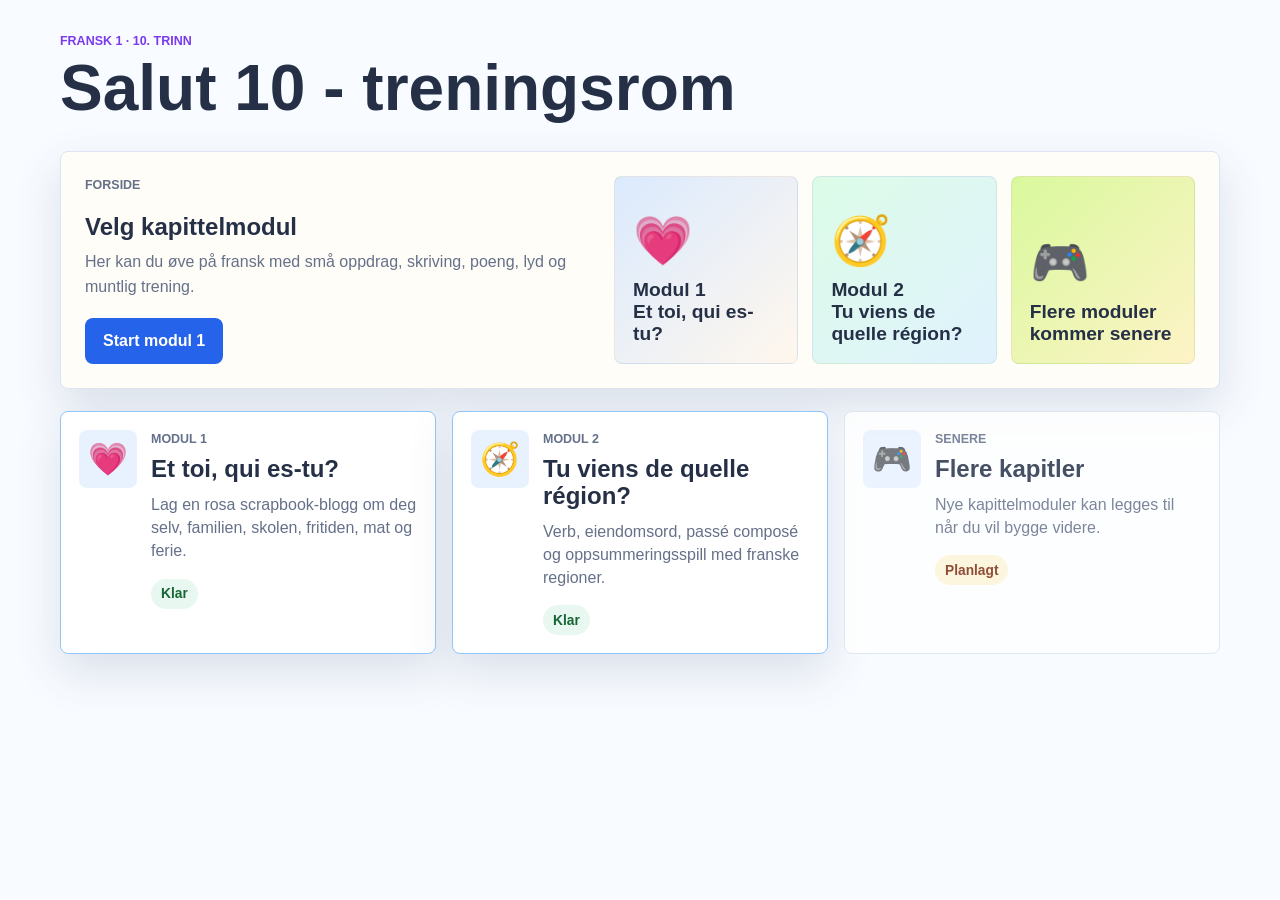
==== commit 51001c7a: "Clarify homepage module labels" ====
--- a/index.html
+++ b/index.html
@@ -23,9 +23,9 @@
         <a class="primary-link" href="module1.html">Start modul 1</a>
       </div>
       <div class="travel-board" aria-hidden="true">
-        <div class="travel-card paris"><span>💻</span><strong>Blogg</strong></div>
-        <div class="travel-card corse"><span>🎀</span><strong>Scrapbook</strong></div>
-        <div class="travel-card guyane"><span>✍️</span><strong>Écriture</strong></div>
+        <div class="travel-card paris"><span>💗</span><strong>Modul 1<br>Et toi, qui es-tu?</strong></div>
+        <div class="travel-card corse"><span>🧭</span><strong>Modul 2<br>Tu viens de quelle région?</strong></div>
+        <div class="travel-card guyane"><span>🎮</span><strong>Flere moduler<br>kommer senere</strong></div>
       </div>
     </section>
 
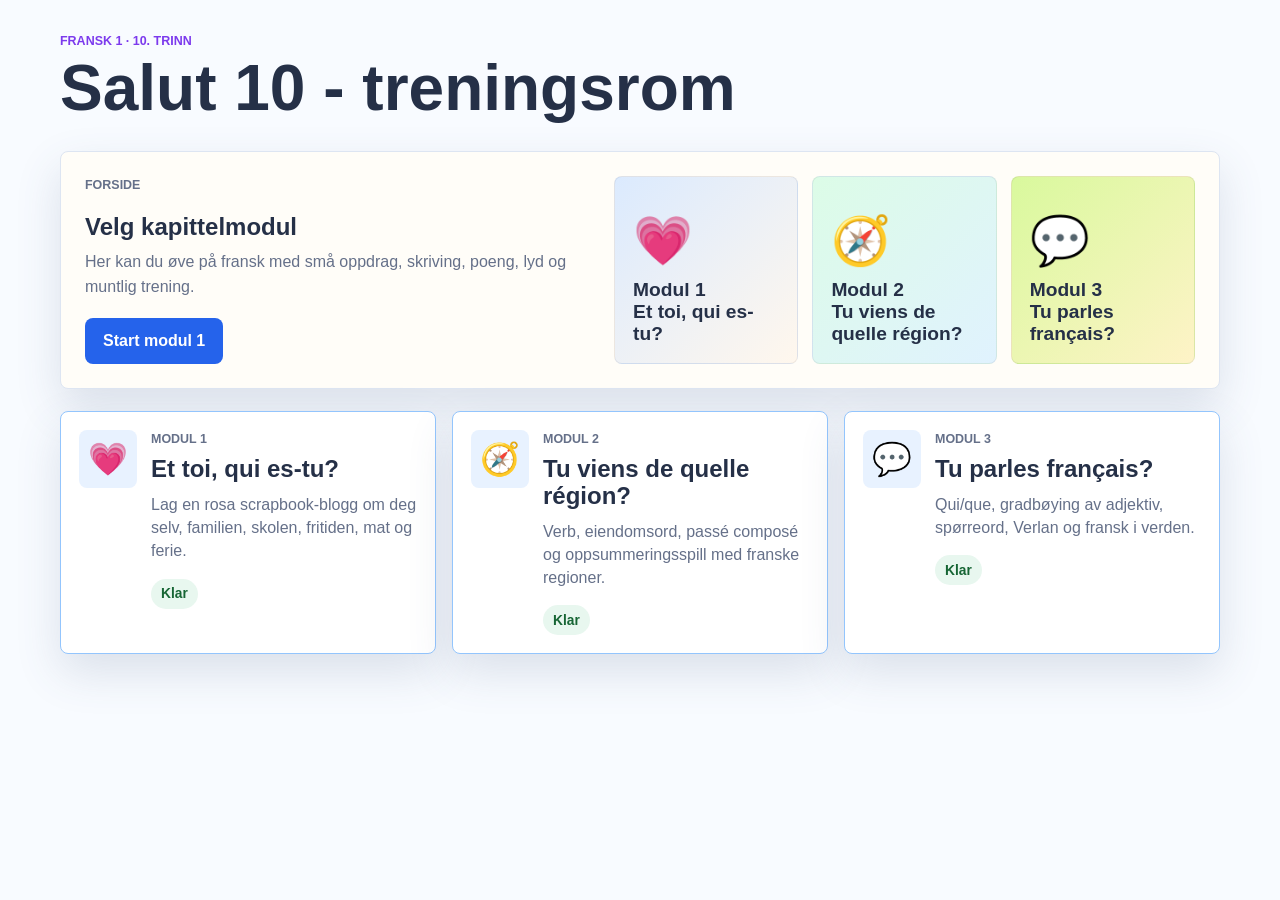
==== commit ee54b725: "Koble modul 3 til forsiden" ====
--- a/index.html
+++ b/index.html
@@ -25,7 +25,7 @@
       <div class="travel-board" aria-hidden="true">
         <div class="travel-card paris"><span>💗</span><strong>Modul 1<br>Et toi, qui es-tu?</strong></div>
         <div class="travel-card corse"><span>🧭</span><strong>Modul 2<br>Tu viens de quelle région?</strong></div>
-        <div class="travel-card guyane"><span>🎮</span><strong>Flere moduler<br>kommer senere</strong></div>
+        <div class="travel-card guyane"><span>💬</span><strong>Modul 3<br>Tu parles français?</strong></div>
       </div>
     </section>
 
@@ -50,15 +50,15 @@
         </div>
       </a>
 
-      <article class="module-card future" aria-disabled="true">
-        <div class="module-visual">🎮</div>
+      <a class="module-card module-link active" href="module3.html">
+        <div class="module-visual">💬</div>
         <div>
-          <p class="tag">Senere</p>
-          <h2>Flere kapitler</h2>
-          <p>Nye kapittelmoduler kan legges til når du vil bygge videre.</p>
-          <span class="module-status planned">Planlagt</span>
+          <p class="tag">Modul 3</p>
+          <h2>Tu parles français?</h2>
+          <p>Qui/que, gradbøying av adjektiv, spørreord, Verlan og fransk i verden.</p>
+          <span class="module-status ready">Klar</span>
         </div>
-      </article>
+      </a>
     </section>
   </main>
 </body>
